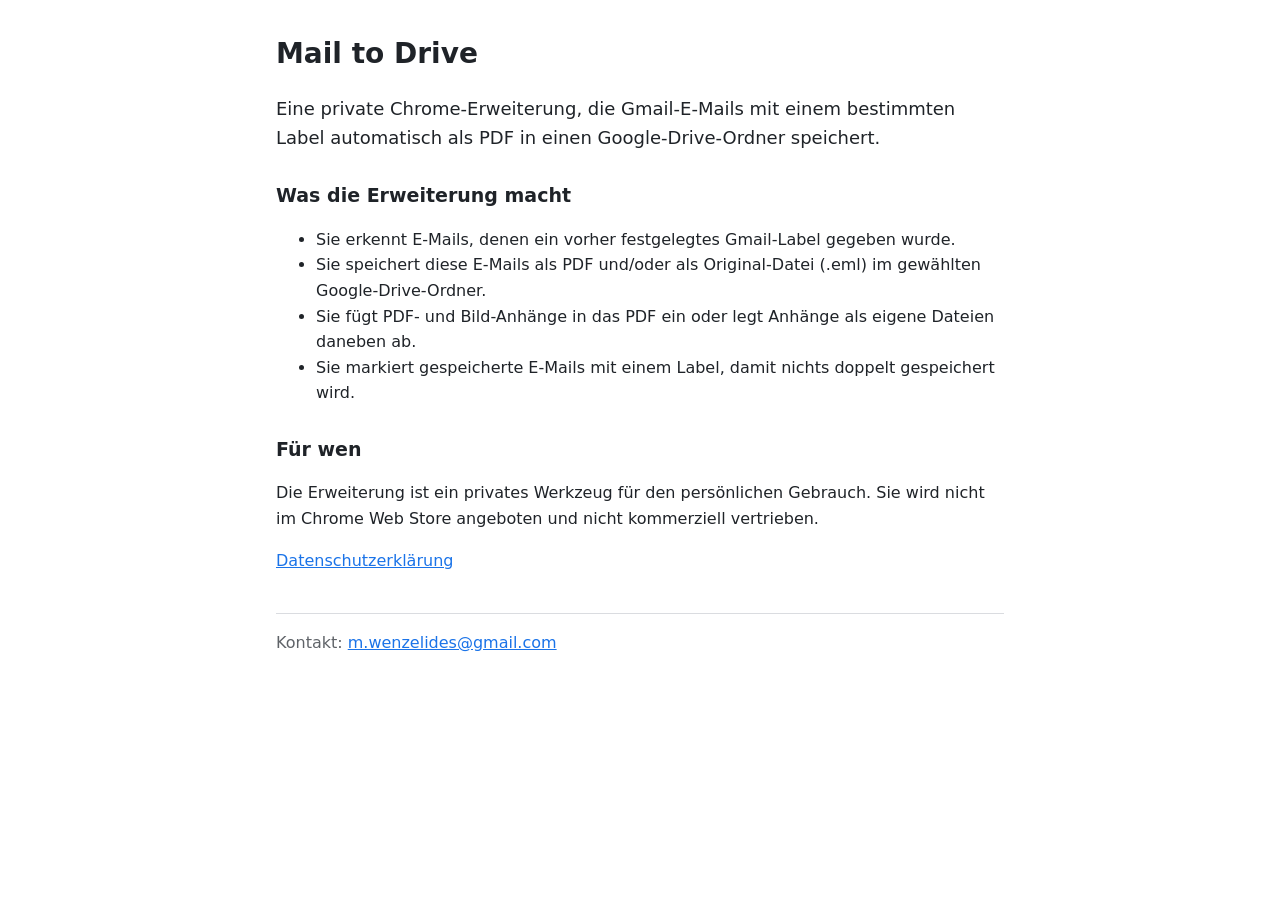
==== index.html @ cbedc68e "Add files via upload" ====
<!DOCTYPE html>
<html lang="de">
<head>
  <meta charset="utf-8">
  <meta name="viewport" content="width=device-width, initial-scale=1">
  <title>Mail to Drive</title>
  <link rel="stylesheet" href="style.css">
</head>
<body>
<main>
  <h1>Mail to Drive</h1>
  <p class="lead">Eine private Chrome-Erweiterung, die Gmail-E-Mails mit einem bestimmten Label automatisch als PDF in einen Google-Drive-Ordner speichert.</p>

  <h2>Was die Erweiterung macht</h2>
  <ul>
    <li>Sie erkennt E-Mails, denen ein vorher festgelegtes Gmail-Label gegeben wurde.</li>
    <li>Sie speichert diese E-Mails als PDF und/oder als Original-Datei (.eml) im gewählten Google-Drive-Ordner.</li>
    <li>Sie fügt PDF- und Bild-Anhänge in das PDF ein oder legt Anhänge als eigene Dateien daneben ab.</li>
    <li>Sie markiert gespeicherte E-Mails mit einem Label, damit nichts doppelt gespeichert wird.</li>
  </ul>

  <h2>Für wen</h2>
  <p>Die Erweiterung ist ein privates Werkzeug für den persönlichen Gebrauch. Sie wird nicht im Chrome Web Store angeboten und nicht kommerziell vertrieben.</p>

  <p><a href="privacy.html">Datenschutzerklärung</a></p>

  <footer>Kontakt: <a href="mailto:m.wenzelides@gmail.com">m.wenzelides@gmail.com</a></footer>
</main>
</body>
</html>
---- style.css ----
:root { --bg: #ffffff; --text: #1f2328; --muted: #5f6368; --accent: #1a73e8; --border: #dadce0; }
@media (prefers-color-scheme: dark) {
  :root { --bg: #1f1f1f; --text: #e8eaed; --muted: #9aa0a6; --accent: #8ab4f8; --border: #3c4043; }
}
* { box-sizing: border-box; }
body { margin: 0; background: var(--bg); color: var(--text); font: 16px/1.6 system-ui, -apple-system, "Segoe UI", Roboto, sans-serif; }
main { max-width: 760px; margin: 0 auto; padding: 32px 16px 48px; }
h1 { font-size: 28px; margin: 0 0 8px; }
h2 { font-size: 19px; margin: 28px 0 8px; }
a { color: var(--accent); }
.lead { font-size: 18px; }
.muted { color: var(--muted); }
code { font-size: 14px; }
footer { margin-top: 40px; padding-top: 16px; border-top: 1px solid var(--border); color: var(--muted); }
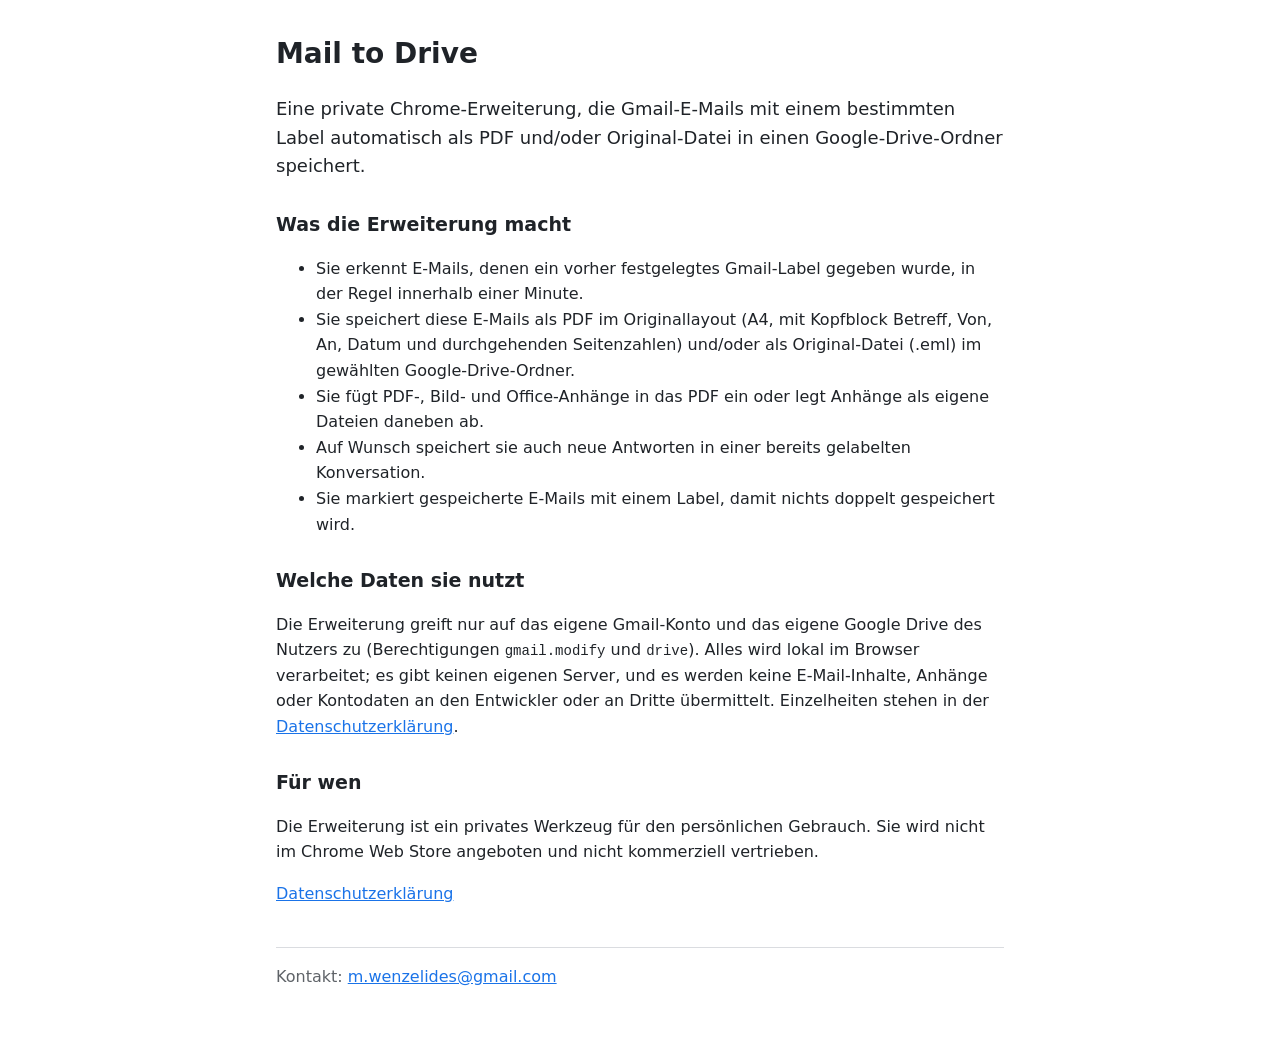
==== commit 449c4d33: "Add files via upload" ====
--- a/index.html
+++ b/index.html
@@ -9,15 +9,19 @@
 <body>
 <main>
   <h1>Mail to Drive</h1>
-  <p class="lead">Eine private Chrome-Erweiterung, die Gmail-E-Mails mit einem bestimmten Label automatisch als PDF in einen Google-Drive-Ordner speichert.</p>
+  <p class="lead">Eine private Chrome-Erweiterung, die Gmail-E-Mails mit einem bestimmten Label automatisch als PDF und/oder Original-Datei in einen Google-Drive-Ordner speichert.</p>
 
   <h2>Was die Erweiterung macht</h2>
   <ul>
-    <li>Sie erkennt E-Mails, denen ein vorher festgelegtes Gmail-Label gegeben wurde.</li>
-    <li>Sie speichert diese E-Mails als PDF und/oder als Original-Datei (.eml) im gewählten Google-Drive-Ordner.</li>
-    <li>Sie fügt PDF- und Bild-Anhänge in das PDF ein oder legt Anhänge als eigene Dateien daneben ab.</li>
+    <li>Sie erkennt E-Mails, denen ein vorher festgelegtes Gmail-Label gegeben wurde, in der Regel innerhalb einer Minute.</li>
+    <li>Sie speichert diese E-Mails als PDF im Originallayout (A4, mit Kopfblock Betreff, Von, An, Datum und durchgehenden Seitenzahlen) und/oder als Original-Datei (.eml) im gewählten Google-Drive-Ordner.</li>
+    <li>Sie fügt PDF-, Bild- und Office-Anhänge in das PDF ein oder legt Anhänge als eigene Dateien daneben ab.</li>
+    <li>Auf Wunsch speichert sie auch neue Antworten in einer bereits gelabelten Konversation.</li>
     <li>Sie markiert gespeicherte E-Mails mit einem Label, damit nichts doppelt gespeichert wird.</li>
   </ul>
+
+  <h2>Welche Daten sie nutzt</h2>
+  <p>Die Erweiterung greift nur auf das eigene Gmail-Konto und das eigene Google Drive des Nutzers zu (Berechtigungen <code>gmail.modify</code> und <code>drive</code>). Alles wird lokal im Browser verarbeitet; es gibt keinen eigenen Server, und es werden keine E-Mail-Inhalte, Anhänge oder Kontodaten an den Entwickler oder an Dritte übermittelt. Einzelheiten stehen in der <a href="privacy.html">Datenschutzerklärung</a>.</p>
 
   <h2>Für wen</h2>
   <p>Die Erweiterung ist ein privates Werkzeug für den persönlichen Gebrauch. Sie wird nicht im Chrome Web Store angeboten und nicht kommerziell vertrieben.</p>
